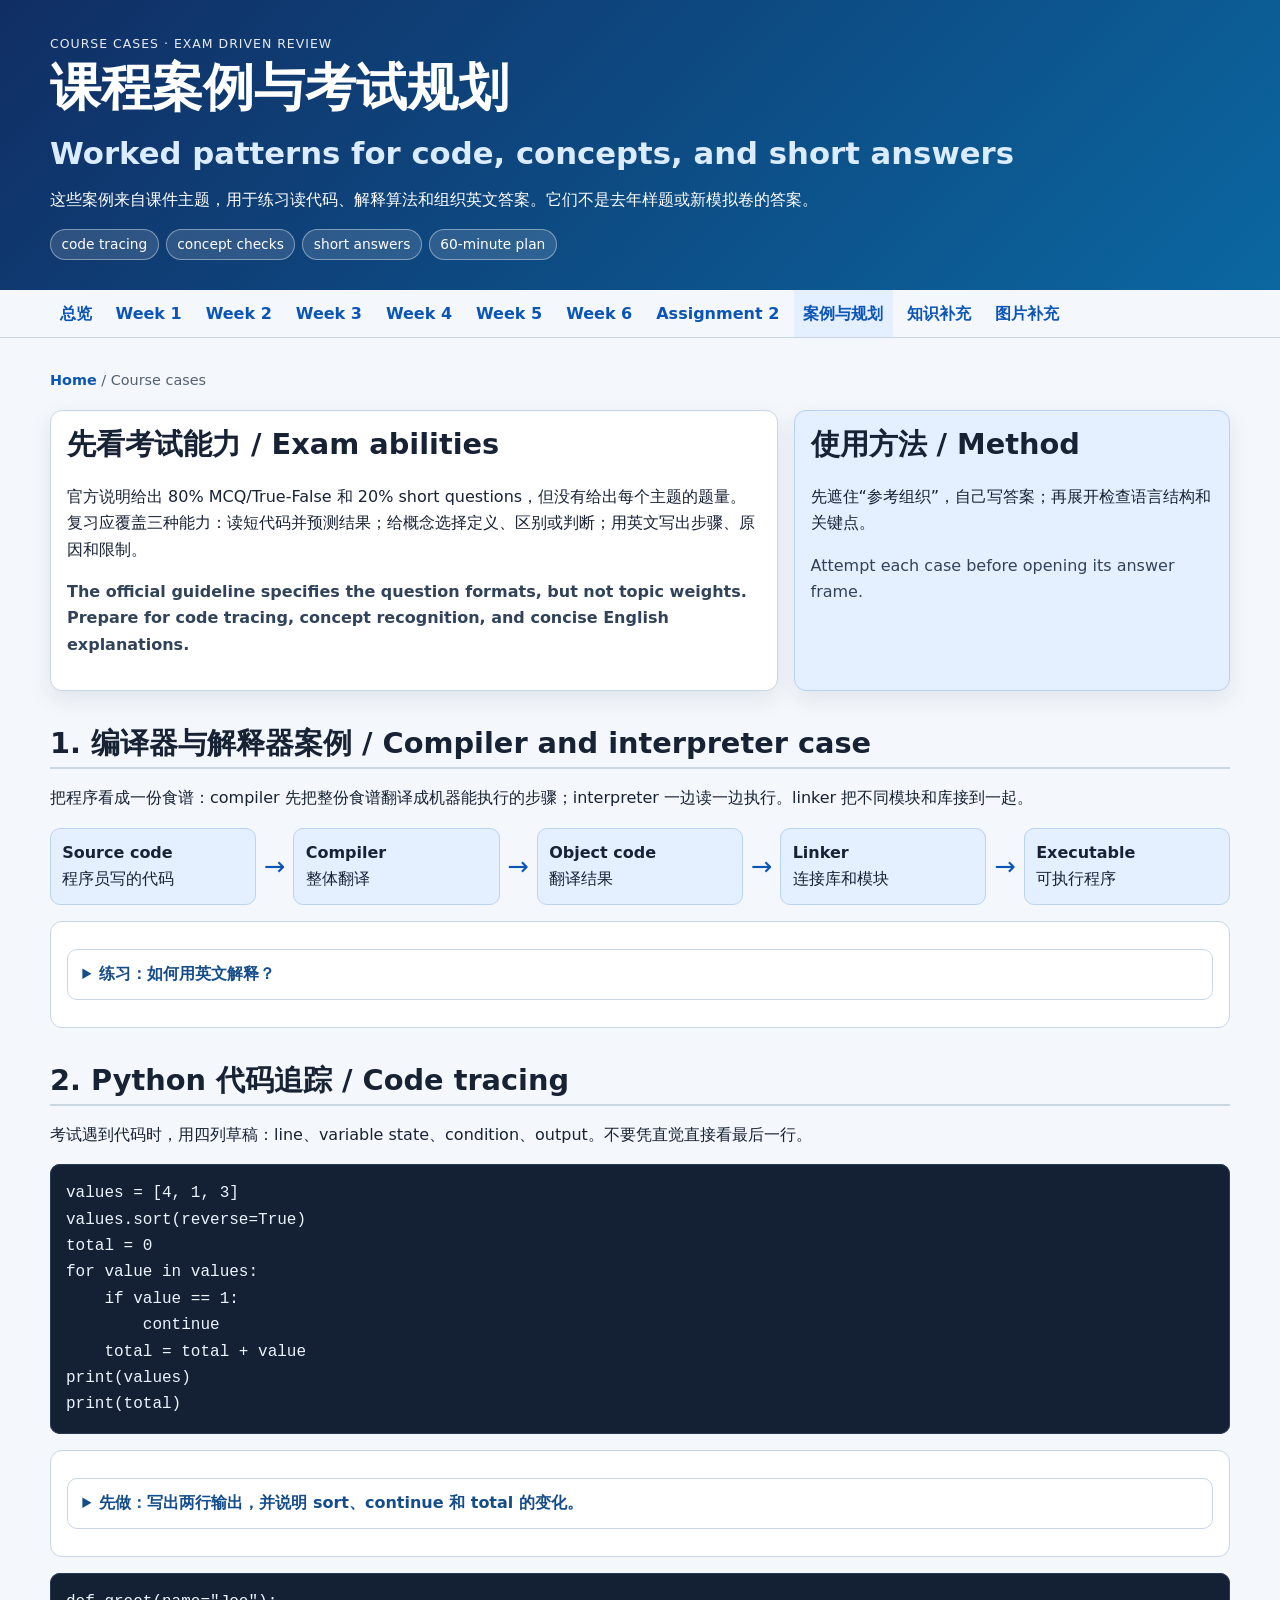
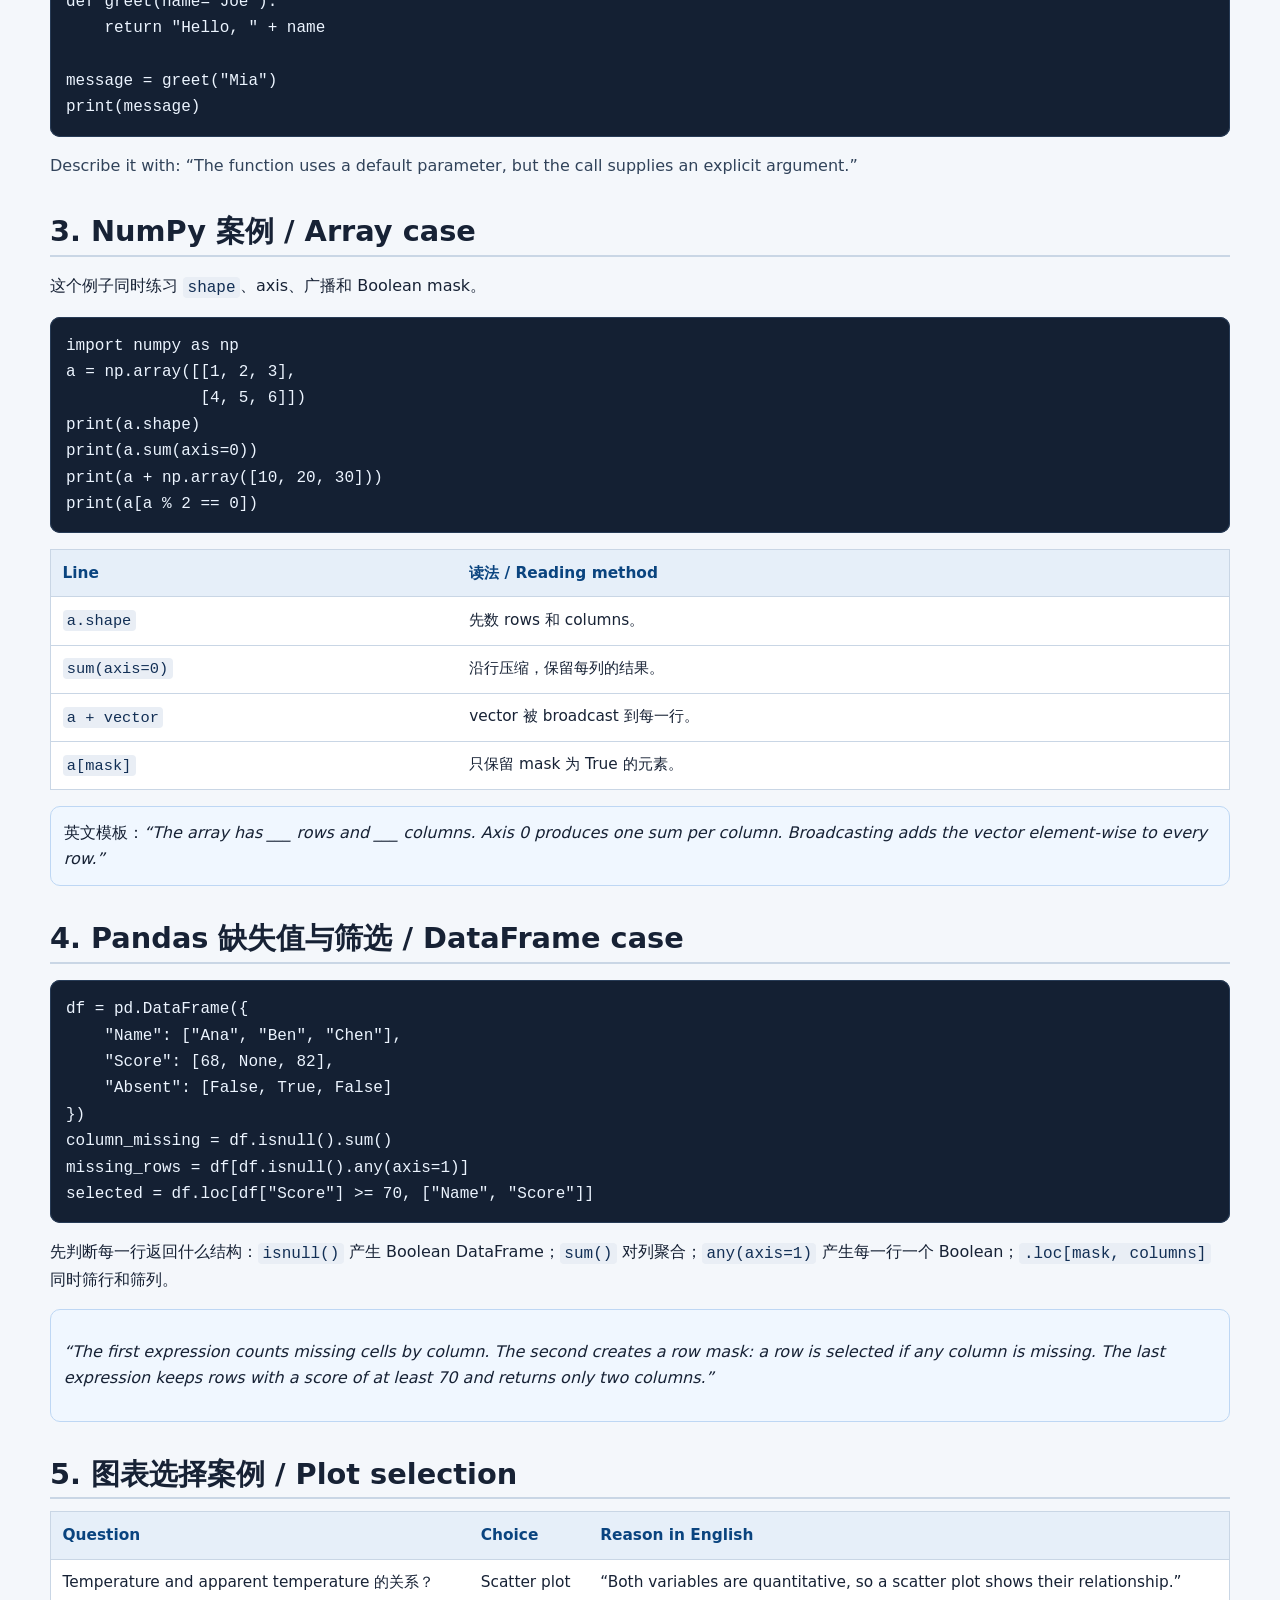
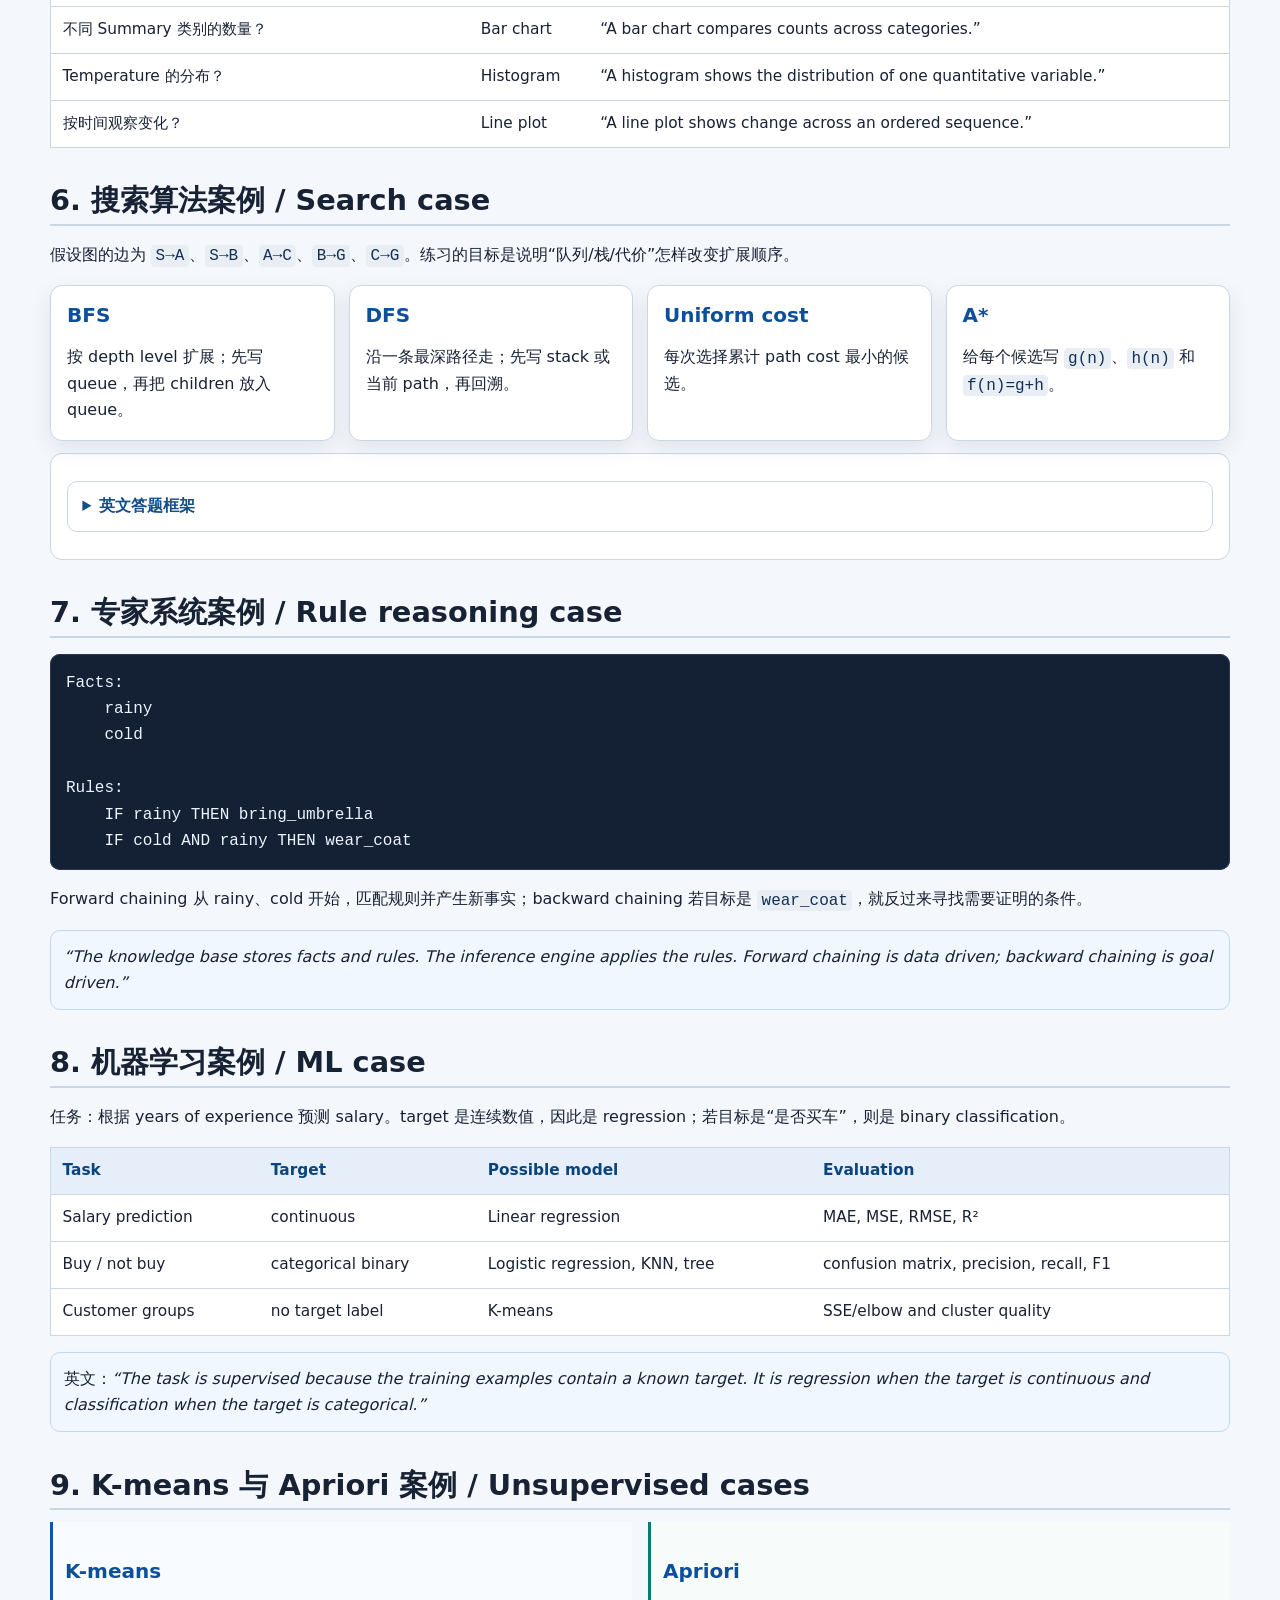
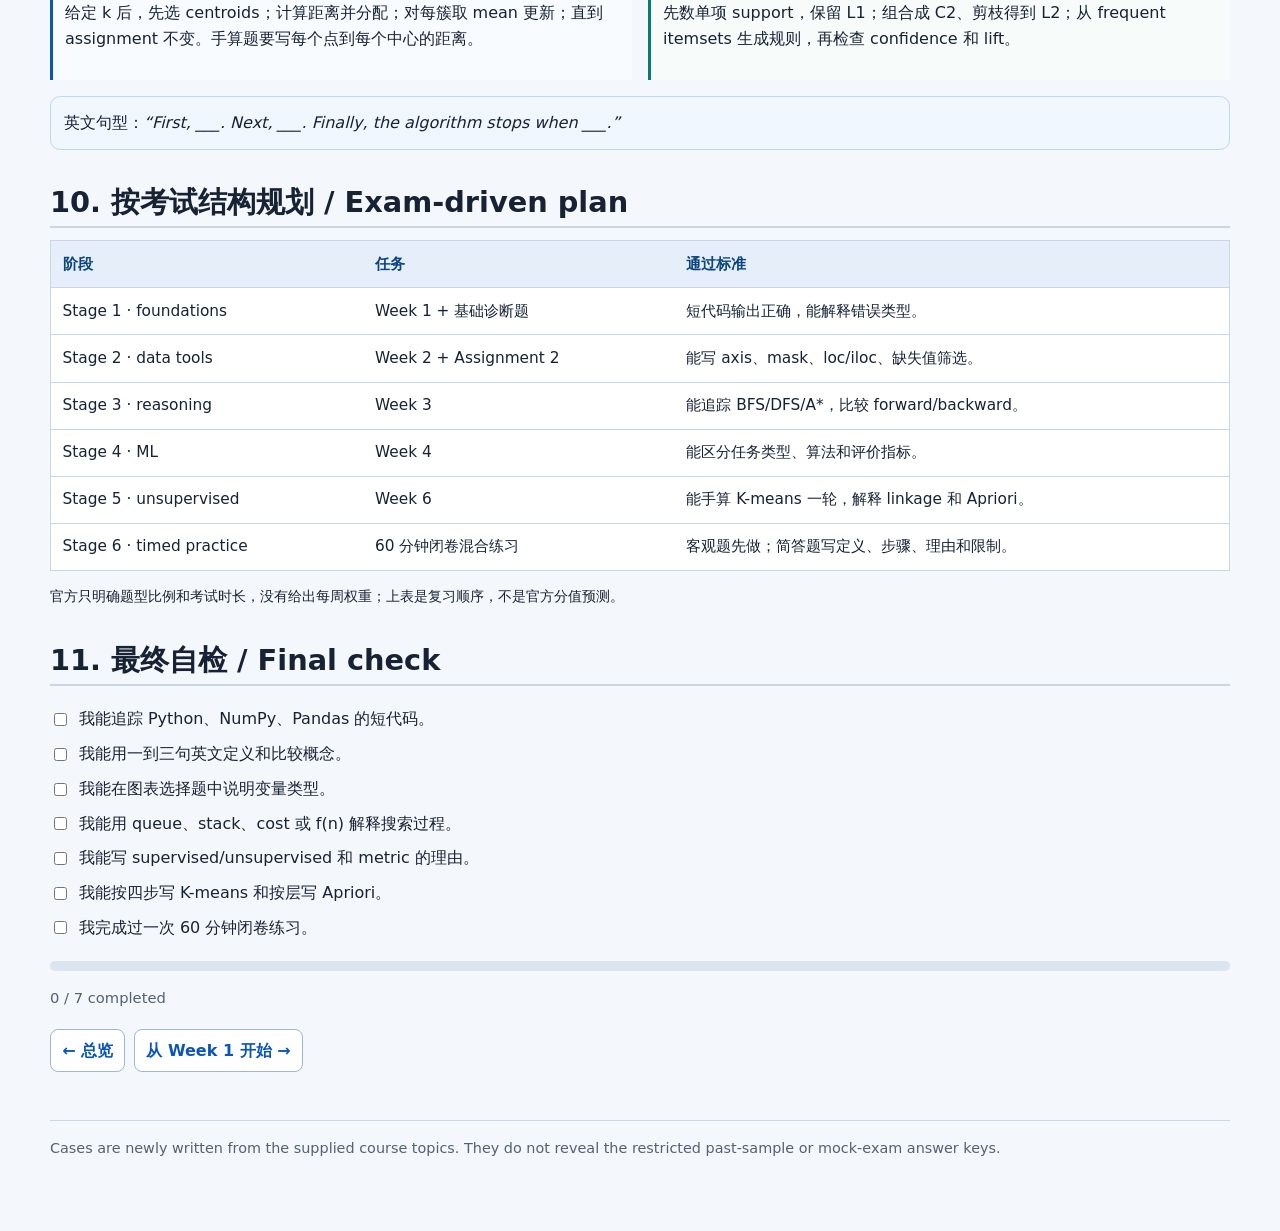
==== output/course_cases.html @ 15b75da1 "Publish Python midterm review site" ====
<!doctype html><html lang="zh-CN"><head><meta charset="utf-8"><meta name="viewport" content="width=device-width,initial-scale=1"><title>Course cases and exam plan</title><link rel="stylesheet" href="review.css"><link rel="stylesheet" href="visual.css"></head>
<body data-page="cases"><header><div class="wrap"><div class="eyebrow">Course cases · exam driven review</div><h1>课程案例与考试规划<br><span class="subtitle">Worked patterns for code, concepts, and short answers</span></h1><p>这些案例来自课件主题，用于练习读代码、解释算法和组织英文答案。它们不是去年样题或新模拟卷的答案。</p><div class="chips"><span class="chip">code tracing</span><span class="chip">concept checks</span><span class="chip">short answers</span><span class="chip">60-minute plan</span></div></div></header>
<nav class="topnav"><div class="wrap"><a href="python_midterm_review.html">总览</a><a href="week1.html">Week 1</a><a href="week2.html">Week 2</a><a href="week3.html">Week 3</a><a href="week4.html">Week 4</a><a href="week5.html">Week 5</a><a href="week6.html">Week 6</a><a href="assignment2.html">Assignment 2</a><a class="active" href="course_cases.html">案例与规划</a><a href="knowledge_supplement.html">知识补充</a><a href="visual_supplements.html">图片补充</a></div></nav><main><p class="breadcrumbs"><a href="python_midterm_review.html">Home</a> / Course cases</p>
<section class="summary"><div class="summary-main"><h2>先看考试能力 / Exam abilities</h2><p>官方说明给出 80% MCQ/True-False 和 20% short questions，但没有给出每个主题的题量。复习应覆盖三种能力：读短代码并预测结果；给概念选择定义、区别或判断；用英文写出步骤、原因和限制。</p><p class="en"><b>The official guideline specifies the question formats, but not topic weights. Prepare for code tracing, concept recognition, and concise English explanations.</b></p></div><aside class="summary-side"><h2>使用方法 / Method</h2><p>先遮住“参考组织”，自己写答案；再展开检查语言结构和关键点。</p><p class="en">Attempt each case before opening its answer frame.</p></aside></section>
<section><h2>1. 编译器与解释器案例 / Compiler and interpreter case</h2><p>把程序看成一份食谱：compiler 先把整份食谱翻译成机器能执行的步骤；interpreter 一边读一边执行。linker 把不同模块和库接到一起。</p><div class="flow"><div class="step"><b>Source code</b><br>程序员写的代码</div><div class="arrow">→</div><div class="step"><b>Compiler</b><br>整体翻译</div><div class="arrow">→</div><div class="step"><b>Object code</b><br>翻译结果</div><div class="arrow">→</div><div class="step"><b>Linker</b><br>连接库和模块</div><div class="arrow">→</div><div class="step"><b>Executable</b><br>可执行程序</div></div><div class="question"><details><summary>练习：如何用英文解释？</summary><p>写两句，必须出现 <code>before execution</code> 和 <code>during execution</code>。</p><p class="answer">参考组织：<em>“A compiler translates the whole source program before execution. An interpreter translates and executes code step by step during execution.”</em></p></details></div></section>
<section><h2>2. Python 代码追踪 / Code tracing</h2><p>考试遇到代码时，用四列草稿：line、variable state、condition、output。不要凭直觉直接看最后一行。</p><pre><code>values = [4, 1, 3]
values.sort(reverse=True)
total = 0
for value in values:
    if value == 1:
        continue
    total = total + value
print(values)
print(total)</code></pre><div class="question"><details><summary>先做：写出两行输出，并说明 sort、continue 和 total 的变化。</summary><p>检查点：<code>sort</code> changes the original list；<code>continue</code> skips the current iteration；每次循环后更新 <code>total</code>。</p><p class="answer">英文框架：<em>“First, the list is sorted in descending order. The loop skips ___. Therefore, the final value of total is ___.”</em></p></details></div><pre><code>def greet(name="Joe"):
    return "Hello, " + name

message = greet("Mia")
print(message)</code></pre><p class="en">Describe it with: “The function uses a default parameter, but the call supplies an explicit argument.”</p></section>
<section><h2>3. NumPy 案例 / Array case</h2><p>这个例子同时练习 <code>shape</code>、axis、广播和 Boolean mask。</p><pre><code>import numpy as np
a = np.array([[1, 2, 3],
              [4, 5, 6]])
print(a.shape)
print(a.sum(axis=0))
print(a + np.array([10, 20, 30]))
print(a[a % 2 == 0])</code></pre><div class="table-wrap"><table class="table"><thead><tr><th>Line</th><th>读法 / Reading method</th></tr></thead><tbody><tr><td><code>a.shape</code></td><td>先数 rows 和 columns。</td></tr><tr><td><code>sum(axis=0)</code></td><td>沿行压缩，保留每列的结果。</td></tr><tr><td><code>a + vector</code></td><td>vector 被 broadcast 到每一行。</td></tr><tr><td><code>a[mask]</code></td><td>只保留 mask 为 True 的元素。</td></tr></tbody></table></div><p class="answer">英文模板：<em>“The array has ___ rows and ___ columns. Axis 0 produces one sum per column. Broadcasting adds the vector element-wise to every row.”</em></p></section>
<section><h2>4. Pandas 缺失值与筛选 / DataFrame case</h2><pre><code>df = pd.DataFrame({
    "Name": ["Ana", "Ben", "Chen"],
    "Score": [68, None, 82],
    "Absent": [False, True, False]
})
column_missing = df.isnull().sum()
missing_rows = df[df.isnull().any(axis=1)]
selected = df.loc[df["Score"] >= 70, ["Name", "Score"]]</code></pre><p>先判断每一行返回什么结构：<code>isnull()</code> 产生 Boolean DataFrame；<code>sum()</code> 对列聚合；<code>any(axis=1)</code> 产生每一行一个 Boolean；<code>.loc[mask, columns]</code> 同时筛行和筛列。</p><div class="answer"><p><em>“The first expression counts missing cells by column. The second creates a row mask: a row is selected if any column is missing. The last expression keeps rows with a score of at least 70 and returns only two columns.”</em></div></section>
<section><h2>5. 图表选择案例 / Plot selection</h2><div class="table-wrap"><table class="table"><thead><tr><th>Question</th><th>Choice</th><th>Reason in English</th></tr></thead><tbody><tr><td>Temperature and apparent temperature 的关系？</td><td>Scatter plot</td><td>“Both variables are quantitative, so a scatter plot shows their relationship.”</td></tr><tr><td>不同 Summary 类别的数量？</td><td>Bar chart</td><td>“A bar chart compares counts across categories.”</td></tr><tr><td>Temperature 的分布？</td><td>Histogram</td><td>“A histogram shows the distribution of one quantitative variable.”</td></tr><tr><td>按时间观察变化？</td><td>Line plot</td><td>“A line plot shows change across an ordered sequence.”</td></tr></tbody></table></div></section>
<section><h2>6. 搜索算法案例 / Search case</h2><p>假设图的边为 <code>S→A</code>、<code>S→B</code>、<code>A→C</code>、<code>B→G</code>、<code>C→G</code>。练习的目标是说明“队列/栈/代价”怎样改变扩展顺序。</p><div class="grid"><div class="card"><h3>BFS</h3><p>按 depth level 扩展；先写 queue，再把 children 放入 queue。</p></div><div class="card"><h3>DFS</h3><p>沿一条最深路径走；先写 stack 或当前 path，再回溯。</p></div><div class="card"><h3>Uniform cost</h3><p>每次选择累计 path cost 最小的候选。</p></div><div class="card"><h3>A*</h3><p>给每个候选写 <code>g(n)</code>、<code>h(n)</code> 和 <code>f(n)=g+h</code>。</p></div></div><div class="question"><details><summary>英文答题框架</summary><p><em>“BFS expands nodes by increasing depth. DFS follows one deepest path. Uniform-cost search chooses the lowest path cost, while A* combines the path cost and heuristic estimate.”</em></p></details></div></section>
<section><h2>7. 专家系统案例 / Rule reasoning case</h2><pre><code>Facts:
    rainy
    cold

Rules:
    IF rainy THEN bring_umbrella
    IF cold AND rainy THEN wear_coat</code></pre><p>Forward chaining 从 rainy、cold 开始，匹配规则并产生新事实；backward chaining 若目标是 <code>wear_coat</code>，就反过来寻找需要证明的条件。</p><div class="answer"><em>“The knowledge base stores facts and rules. The inference engine applies the rules. Forward chaining is data driven; backward chaining is goal driven.”</em></div></section>
<section><h2>8. 机器学习案例 / ML case</h2><p>任务：根据 years of experience 预测 salary。target 是连续数值，因此是 regression；若目标是“是否买车”，则是 binary classification。</p><div class="table-wrap"><table class="table"><thead><tr><th>Task</th><th>Target</th><th>Possible model</th><th>Evaluation</th></tr></thead><tbody><tr><td>Salary prediction</td><td>continuous</td><td>Linear regression</td><td>MAE, MSE, RMSE, R²</td></tr><tr><td>Buy / not buy</td><td>categorical binary</td><td>Logistic regression, KNN, tree</td><td>confusion matrix, precision, recall, F1</td></tr><tr><td>Customer groups</td><td>no target label</td><td>K-means</td><td>SSE/elbow and cluster quality</td></tr></tbody></table></div><p class="answer">英文：<em>“The task is supervised because the training examples contain a known target. It is regression when the target is continuous and classification when the target is categorical.”</em></p></section>
<section><h2>9. K-means 与 Apriori 案例 / Unsupervised cases</h2><div class="bilingual"><div><h3>K-means</h3><p>给定 k 后，先选 centroids；计算距离并分配；对每簇取 mean 更新；直到 assignment 不变。手算题要写每个点到每个中心的距离。</p></div><div><h3>Apriori</h3><p>先数单项 support，保留 L1；组合成 C2、剪枝得到 L2；从 frequent itemsets 生成规则，再检查 confidence 和 lift。</p></div></div><p class="answer">英文句型：<em>“First, ___. Next, ___. Finally, the algorithm stops when ___.”</em></p></section>
<section><h2>10. 按考试结构规划 / Exam-driven plan</h2><div class="table-wrap"><table class="table"><thead><tr><th>阶段</th><th>任务</th><th>通过标准</th></tr></thead><tbody><tr><td>Stage 1 · foundations</td><td>Week 1 + 基础诊断题</td><td>短代码输出正确，能解释错误类型。</td></tr><tr><td>Stage 2 · data tools</td><td>Week 2 + Assignment 2</td><td>能写 axis、mask、loc/iloc、缺失值筛选。</td></tr><tr><td>Stage 3 · reasoning</td><td>Week 3</td><td>能追踪 BFS/DFS/A*，比较 forward/backward。</td></tr><tr><td>Stage 4 · ML</td><td>Week 4</td><td>能区分任务类型、算法和评价指标。</td></tr><tr><td>Stage 5 · unsupervised</td><td>Week 6</td><td>能手算 K-means 一轮，解释 linkage 和 Apriori。</td></tr><tr><td>Stage 6 · timed practice</td><td>60 分钟闭卷混合练习</td><td>客观题先做；简答题写定义、步骤、理由和限制。</td></tr></tbody></table></div><p class="small">官方只明确题型比例和考试时长，没有给出每周权重；上表是复习顺序，不是官方分值预测。</p></section>
<section><h2>11. 最终自检 / Final check</h2><ul class="checklist"><li><input data-check type="checkbox">我能追踪 Python、NumPy、Pandas 的短代码。</li><li><input data-check type="checkbox">我能用一到三句英文定义和比较概念。</li><li><input data-check type="checkbox">我能在图表选择题中说明变量类型。</li><li><input data-check type="checkbox">我能用 queue、stack、cost 或 f(n) 解释搜索过程。</li><li><input data-check type="checkbox">我能写 supervised/unsupervised 和 metric 的理由。</li><li><input data-check type="checkbox">我能按四步写 K-means 和按层写 Apriori。</li><li><input data-check type="checkbox">我完成过一次 60 分钟闭卷练习。</li></ul><div class="progress"><span data-progress-bar></span></div><p data-progress-text class="muted">0 / 0 completed</p></section>
<div class="page-links"><a href="python_midterm_review.html">← 总览</a><a href="week1.html">从 Week 1 开始 →</a></div><p class="footer">Cases are newly written from the supplied course topics. They do not reveal the restricted past-sample or mock-exam answer keys.</p></main><script src="review.js"></script></body></html>
---- output/review.css ----
:root{--ink:#172235;--muted:#526173;--paper:#f4f7fb;--surface:#fff;--surface-2:#eef4fb;--line:#c9d6e5;--blue:#0b55b7;--blue-2:#e4efff;--teal:#087b70;--teal-2:#e3f6f2;--gold:#8a4d00;--gold-2:#fff1d9;--red:#9e2f39;--code:#142033;--shadow:0 8px 22px rgba(30,55,86,.09)}
.language-notice{display:grid;grid-template-columns:minmax(0,1.4fr) minmax(260px,.6fr);gap:18px;align-items:center;margin:1.25rem 0;padding:1.1rem 1.2rem;background:#fff;border:2px solid var(--teal);border-left-width:7px;border-radius:8px;box-shadow:var(--shadow)}.language-notice h2{margin:0 0 .45rem;padding:0;border:0;font-size:1.45rem}.language-notice p{margin:.35rem 0}.language-example{display:flex;flex-wrap:wrap;align-items:center;justify-content:center;gap:.45rem;padding:.8rem;background:var(--teal-2);border:1px solid #abdcd4;border-radius:8px;text-align:center}.language-example span{font-weight:700}.language-example strong{color:var(--teal)}.featured-link{border-top:4px solid var(--blue)}.featured-link .button{margin-top:.35rem}
@media(max-width:760px){.language-notice{grid-template-columns:1fr}.language-example{justify-content:flex-start}}
@media(max-width:760px){.table:has(th:nth-child(3)){min-width:640px}}
p code,li code{white-space:normal;overflow-wrap:anywhere;word-break:break-word}
*{box-sizing:border-box}html{scroll-behavior:smooth}body{margin:0;background:var(--paper);color:var(--ink);font:16px/1.65 system-ui,-apple-system,"Segoe UI","Noto Sans SC",Arial,sans-serif}a{color:var(--blue);text-decoration:none}a:hover{text-decoration:underline}img{max-width:100%;height:auto}main,.wrap{width:min(100% - 32px,1180px);margin-inline:auto}header{background:linear-gradient(135deg,#102e64,#0b67a1);color:#fff;padding:34px 0 30px}header h1{font-size:clamp(2rem,4vw,3.2rem);line-height:1.15;margin:.2rem 0 .7rem}header p{max-width:850px;margin:.35rem 0}.eyebrow{letter-spacing:.08em;text-transform:uppercase;font-size:.78rem;opacity:.9}.subtitle{display:inline-block;margin-top:.25rem;color:#dcecff;font-size:.6em;line-height:1.25;font-weight:600}.chips{display:flex;flex-wrap:wrap;gap:.45rem;margin-top:1rem}.chip{border:1px solid rgba(255,255,255,.4);background:rgba(255,255,255,.13);border-radius:999px;padding:.2rem .65rem;font-size:.86rem}.topnav{position:sticky;top:0;z-index:10;background:rgba(244,247,251,.96);backdrop-filter:blur(8px);border-bottom:1px solid var(--line)}.topnav .wrap{display:flex;align-items:center;gap:.3rem;overflow:auto;white-space:nowrap}.topnav a{display:block;padding:.65rem .6rem;font-weight:600}.topnav a:hover,.topnav a.active{background:var(--blue-2);text-decoration:none}.breadcrumbs{font-size:.9rem;color:var(--muted);padding-top:1rem}.breadcrumbs a{font-weight:600}h2{font-size:1.8rem;line-height:1.25;margin:2.2rem 0 .7rem;padding-bottom:.3rem;border-bottom:2px solid var(--line)}h3{font-size:1.25rem;line-height:1.3;color:#0d4f9b;margin:1.5rem 0 .4rem}h4{margin:.8rem 0 .2rem;color:#174779}main{padding-bottom:4rem}.summary{display:grid;grid-template-columns:1.25fr .75fr;gap:16px;margin:1.1rem 0 1.8rem}.summary-main,.summary-side,.card,.callout,.question{background:var(--surface);border:1px solid var(--line);border-radius:12px;padding:1rem;box-shadow:var(--shadow)}.summary-main h2,.summary-side h2{margin-top:0;border:0}.summary-side{background:var(--blue-2);border-color:#b8d2f4}.grid{display:grid;grid-template-columns:repeat(auto-fit,minmax(245px,1fr));gap:14px}.card h3{margin-top:0}.card p:last-child{margin-bottom:0}.callout{border-left:5px solid var(--teal);background:var(--teal-2);box-shadow:none}.callout.warning{border-color:var(--gold);background:var(--gold-2)}.callout.alert{border-color:var(--red);background:#fff0f1}.muted{color:var(--muted);font-size:.92rem}.small{font-size:.88rem}.term{font-weight:700;color:#0d4f9b}.en{color:#31435a}.bilingual{display:grid;grid-template-columns:1fr 1fr;gap:1rem}.bilingual>div{padding:.75rem;border-left:3px solid var(--blue);background:#f8fbff}.bilingual>div:nth-child(2){border-color:var(--teal);background:#f7fcfb}.table-wrap{overflow-x:auto;margin:.75rem 0}.table{border-collapse:collapse;width:100%;background:var(--surface);border:1px solid var(--line);font-size:.96rem}.table th,.table td{border-bottom:1px solid var(--line);padding:.65rem .72rem;text-align:left;vertical-align:top}.table th{background:#e6eff9;color:#0a447f;font-weight:700}.table tr:last-child td{border-bottom:0}.table code{white-space:nowrap}.flow{display:flex;gap:8px;align-items:stretch;overflow-x:auto;margin:1rem 0}.flow .step{min-width:145px;flex:1;background:var(--blue-2);border:1px solid #b9d4f3;border-radius:10px;padding:.7rem}.arrow{display:grid;place-items:center;color:var(--blue);font-size:1.6rem}.mindmap{display:grid;grid-template-columns:repeat(6,1fr);gap:10px;align-items:center;margin:1rem 0}.mindmap .core{grid-column:3/5;background:#0d3d7e;color:#fff;border-radius:50%;aspect-ratio:1;display:grid;place-items:center;text-align:center;font-weight:700;padding:1rem}.mindmap .node{background:var(--surface);border:1px solid var(--line);border-radius:10px;padding:.7rem;text-align:center;min-height:66px;display:grid;place-items:center}.mindmap .l{grid-column:1/3}.mindmap .r{grid-column:5/7}pre{background:var(--code);color:#ecf4ff;border-radius:10px;padding:1rem;overflow:auto;tab-size:4;box-shadow:inset 0 0 0 1px #273b56}code{font-family:ui-monospace,SFMono-Regular,Consolas,monospace;background:#e9eef5;color:#122f55;border-radius:4px;padding:.1em .28em}pre code{background:none;color:inherit;padding:0}.formula{font-family:ui-monospace,SFMono-Regular,Consolas,monospace;font-size:1.02rem;background:#f0f5fb;border:1px solid var(--line);padding:.7rem;border-radius:8px;overflow:auto}.answer{background:#f0f7ff;border:1px solid #bed7f4;border-radius:10px;padding:.8rem}.question{box-shadow:none;margin:.75rem 0}.question summary,details summary{cursor:pointer;font-weight:700;color:#154d8b}details{background:var(--surface);border:1px solid var(--line);border-radius:10px;padding:.7rem .9rem;margin:.7rem 0}details[open]{box-shadow:var(--shadow)}ul,ol{padding-left:1.35rem}.checklist{list-style:none;padding:0}.checklist li{display:flex;gap:.55rem;align-items:flex-start;padding:.26rem 0}.checklist input{margin-top:.42rem;accent-color:var(--blue)}.progress{height:10px;border-radius:999px;background:#dbe5f0;overflow:hidden}.progress span{display:block;height:100%;width:0;background:var(--blue);transition:width .2s}.footer{margin-top:3rem;padding-top:1rem;border-top:1px solid var(--line);font-size:.9rem;color:var(--muted)}.page-links{display:flex;flex-wrap:wrap;gap:.55rem;margin:1.2rem 0}.page-links a,.button{display:inline-block;border:1px solid #9eb7d4;border-radius:8px;padding:.45rem .7rem;background:var(--surface);font-weight:600}.page-links a:hover,.button:hover{background:var(--blue-2);text-decoration:none}.source-tag{font-size:.82rem;color:var(--muted);font-family:ui-monospace,SFMono-Regular,Consolas,monospace}.two-col{columns:2;column-gap:2rem}.two-col>*{break-inside:avoid}.print-only{display:none}@media(max-width:760px){main,.wrap{width:min(100% - 22px,1180px)}.summary,.bilingual{grid-template-columns:1fr}.mindmap{grid-template-columns:1fr 1fr}.mindmap .core{grid-column:1/3;max-width:180px;margin:auto}.mindmap .l,.mindmap .r{grid-column:auto}.flow{display:grid;grid-template-columns:1fr}.arrow{height:18px;transform:rotate(90deg)}h2{font-size:1.55rem}.two-col{columns:1}}@media print{.topnav,.page-links,.chips{display:none}body{background:#fff;color:#000}header{background:#fff;color:#000;padding:0;border-bottom:2px solid #000}.summary-main,.summary-side,.card,.callout,.question,.table{box-shadow:none}.print-only{display:block}a{color:#000;text-decoration:underline}}
---- output/visual.css ----
.visual-supplement{margin:1.1rem 0;padding:1rem;background:var(--surface);border:1px solid var(--line);border-radius:12px;box-shadow:var(--shadow)}
.visual-supplement h3{margin-top:0}
.visual-grid{display:grid;grid-template-columns:repeat(auto-fit,minmax(240px,1fr));gap:14px}
.visual-card{margin:0;border:1px solid var(--line);border-radius:10px;background:#fbfdff;overflow:hidden}
.visual-card img{display:block;width:100%;max-height:300px;object-fit:contain;background:#edf3f9}
.visual-card figcaption{padding:.7rem;font-size:.92rem}
.visual-card figcaption strong{display:block;color:#0d4f9b;margin-bottom:.2rem}
.visual-note{margin-top:.7rem;padding:.65rem .8rem;border-left:4px solid var(--teal);background:var(--teal-2);border-radius:7px}
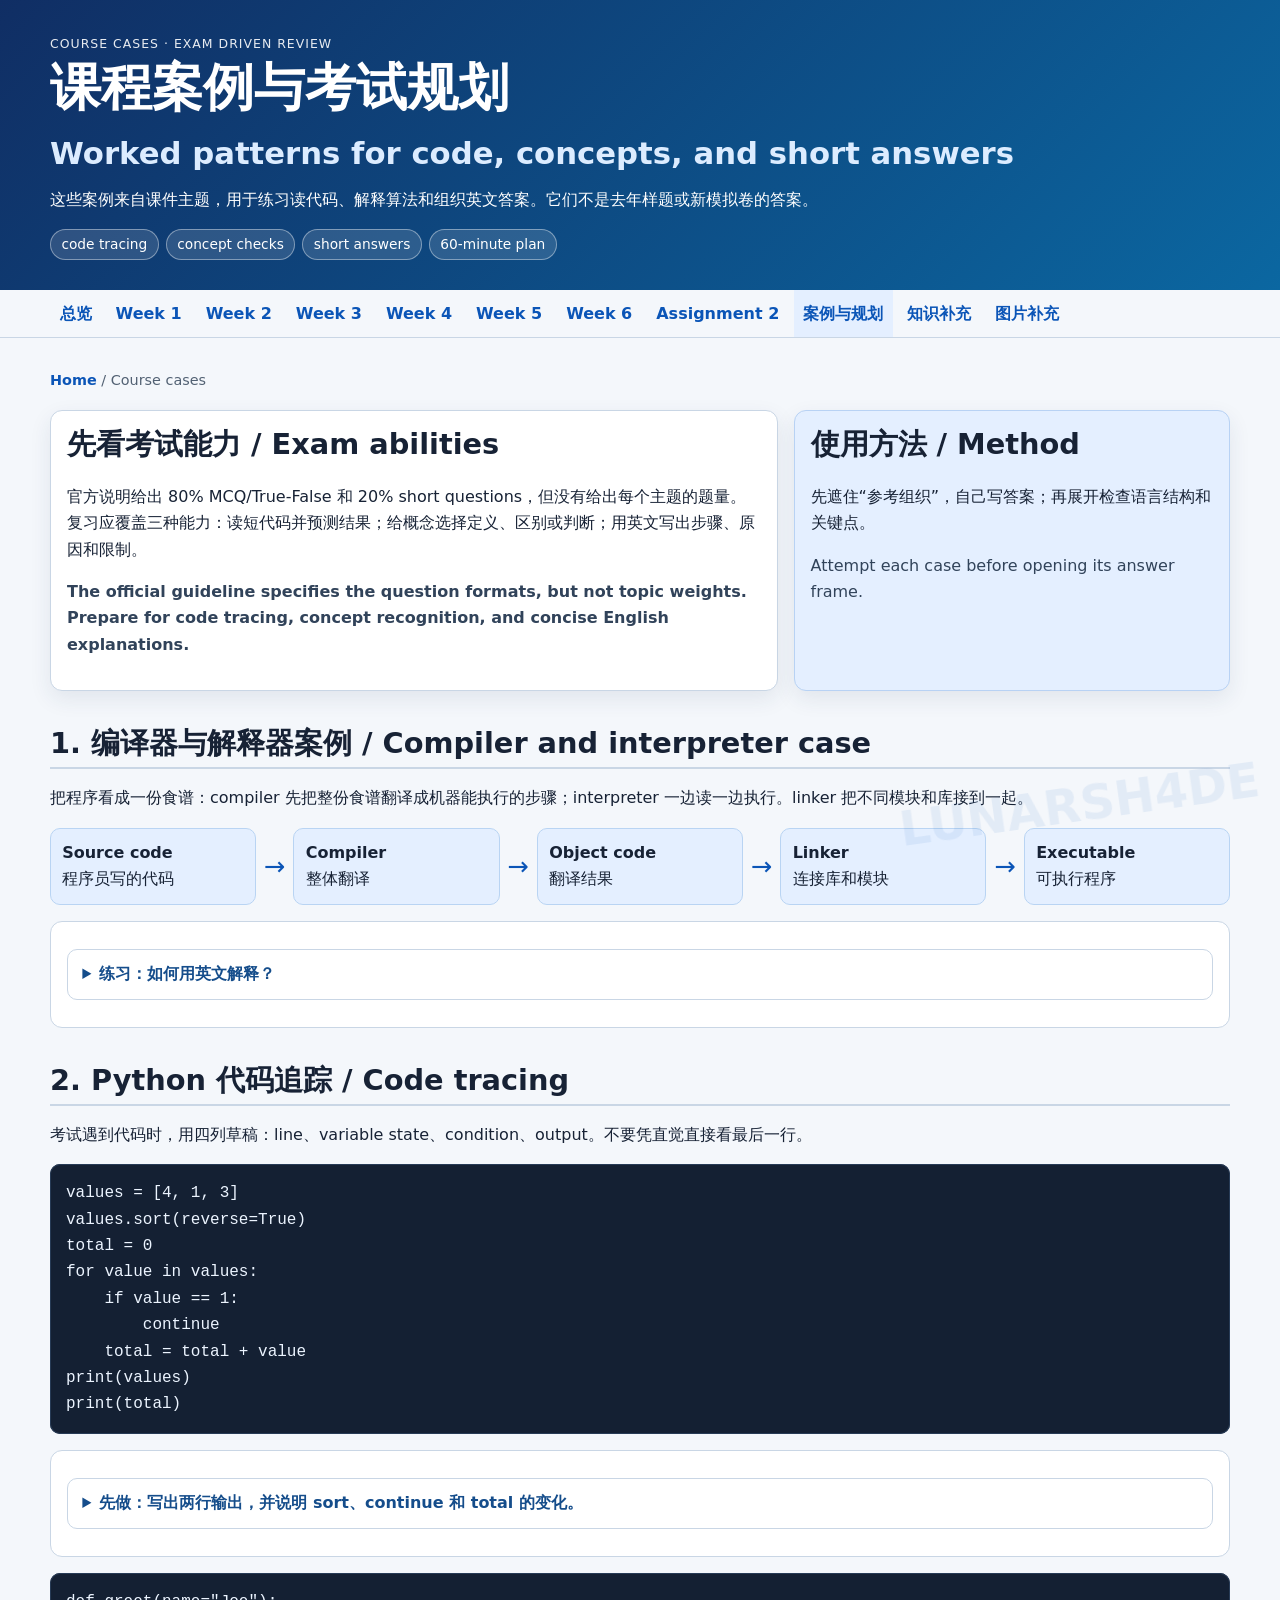
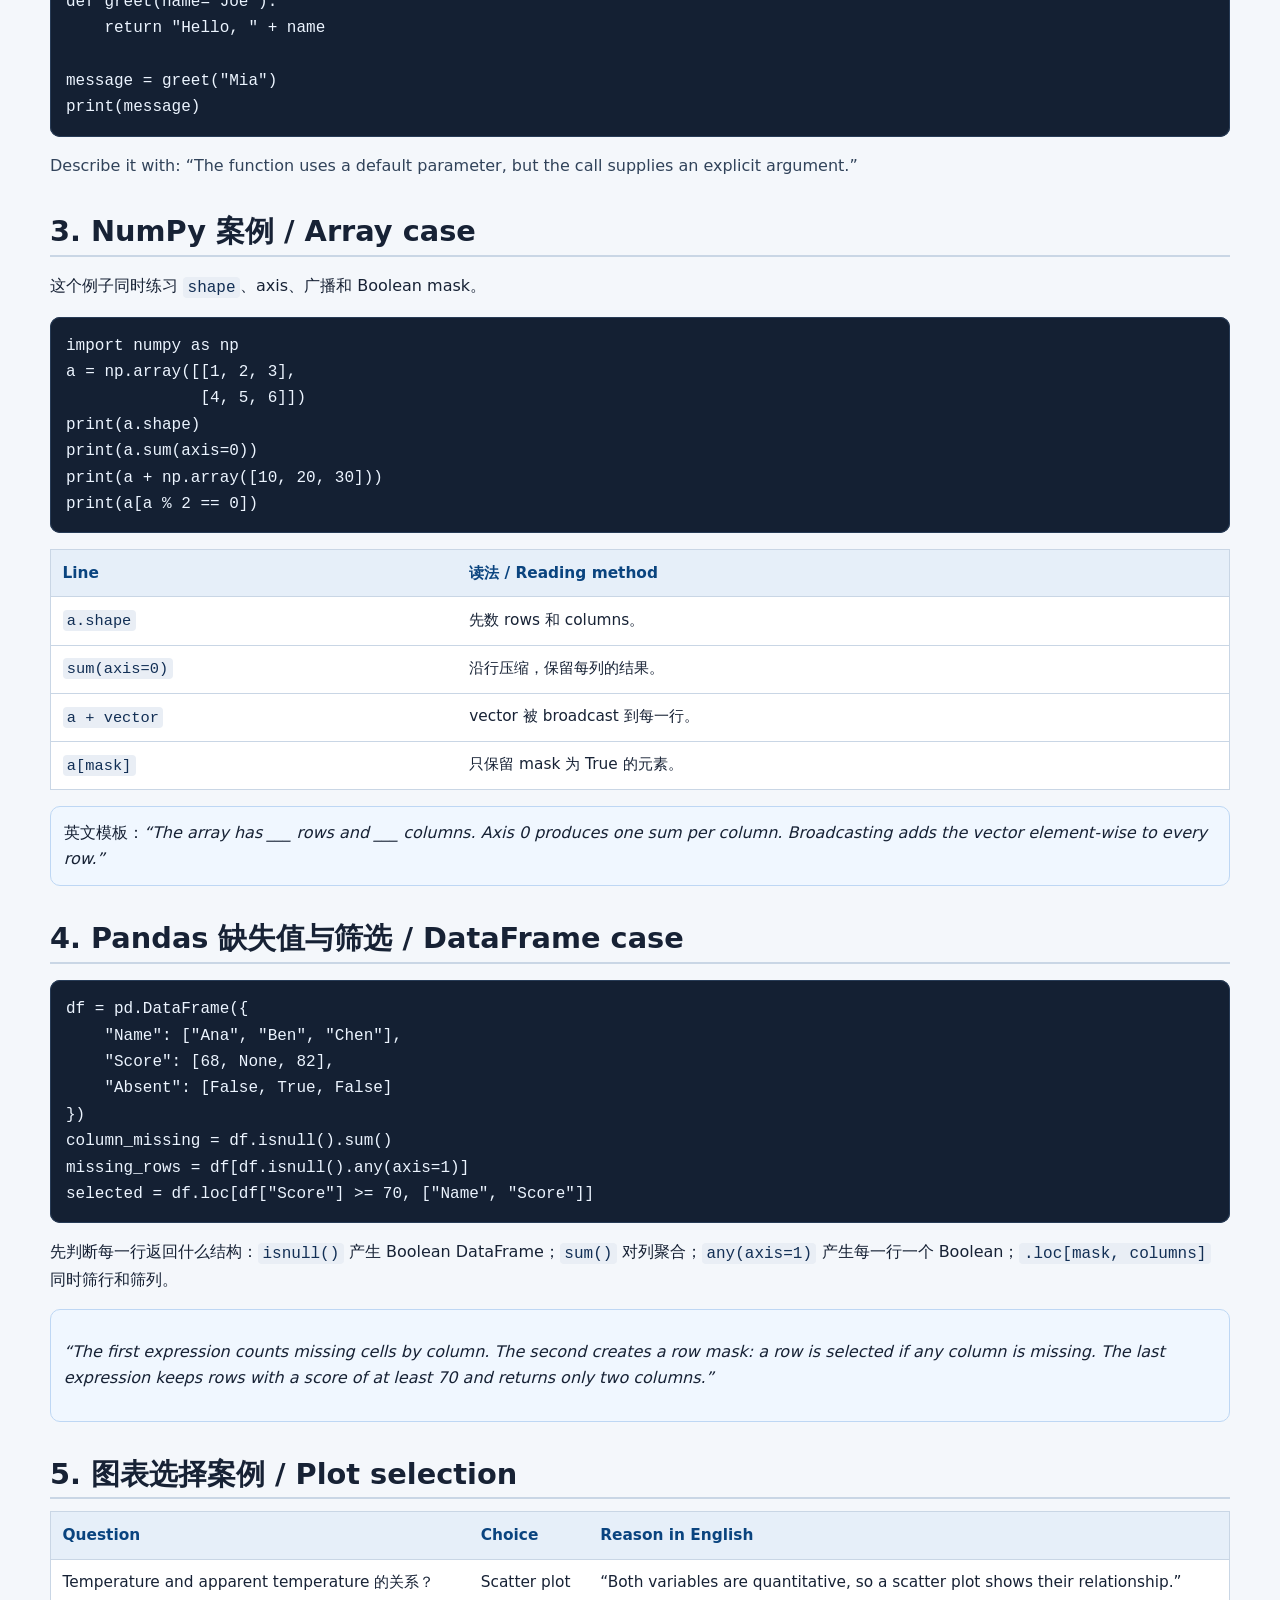
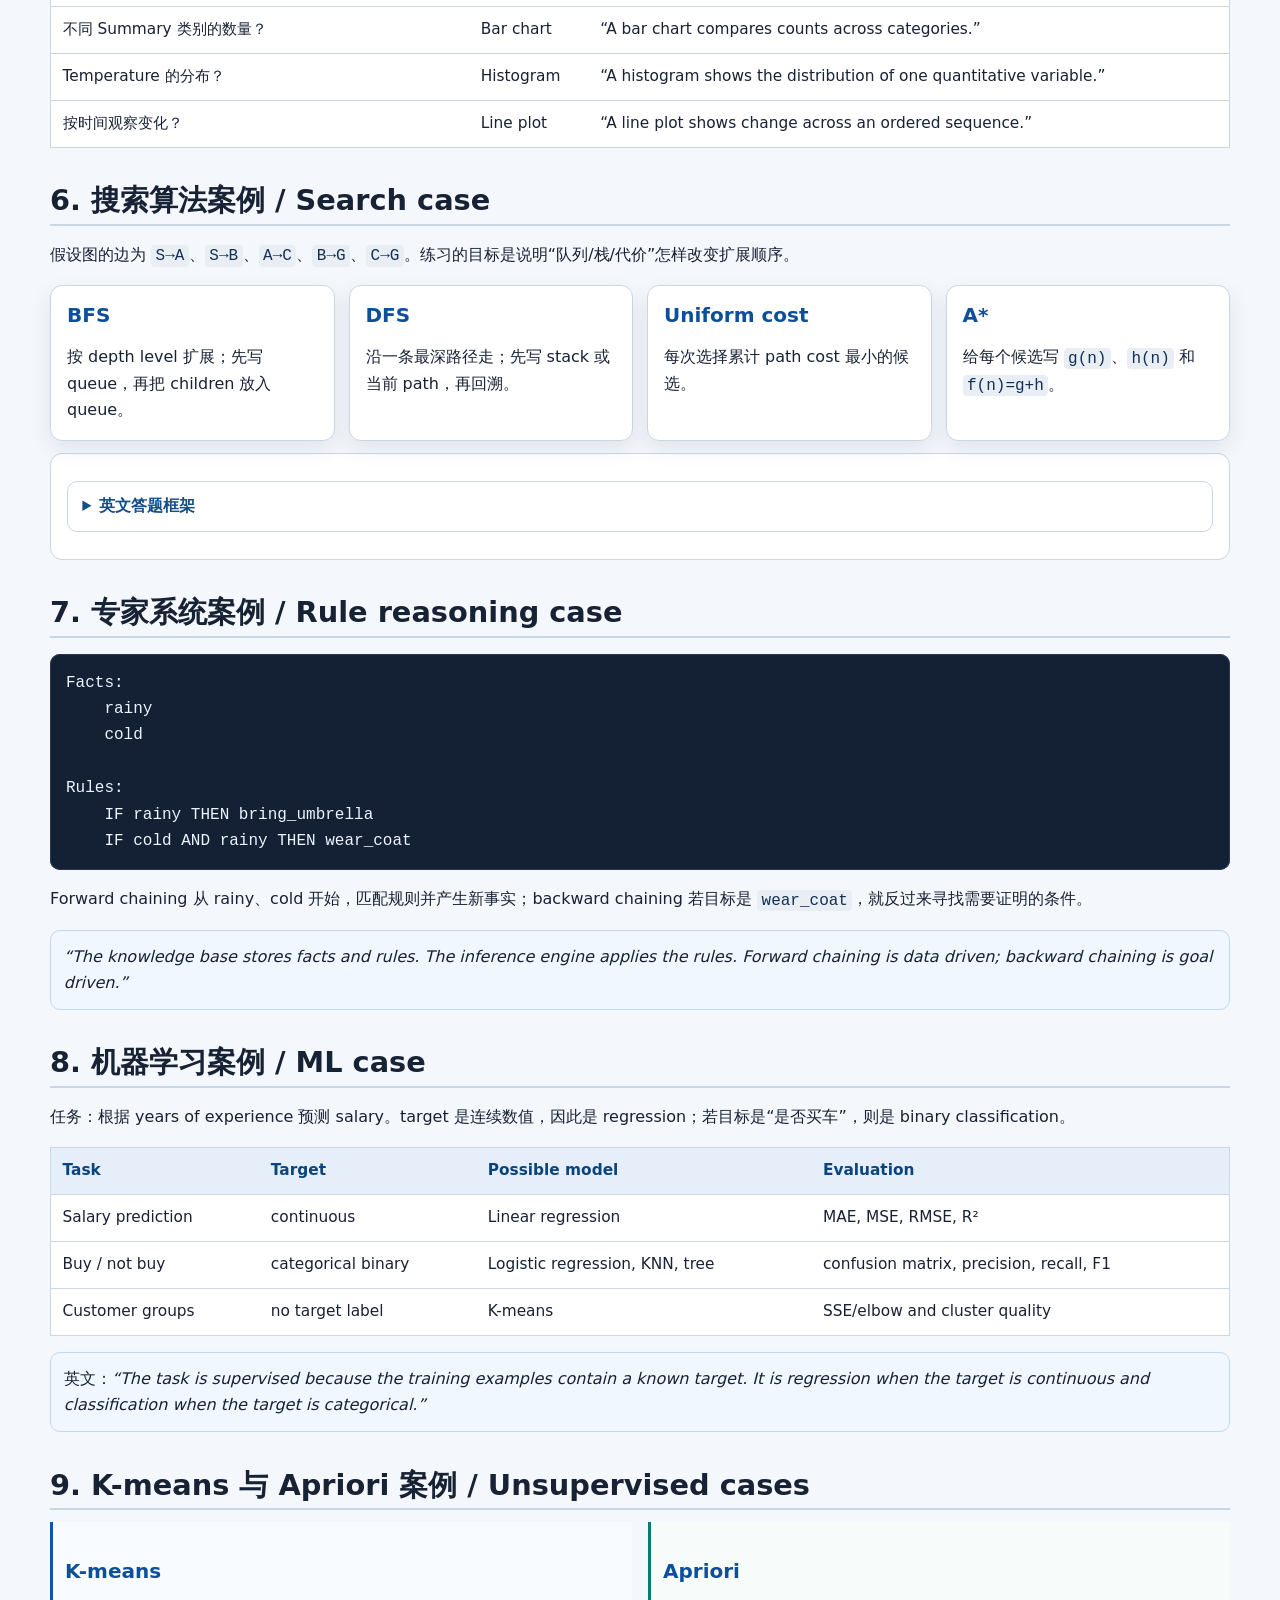
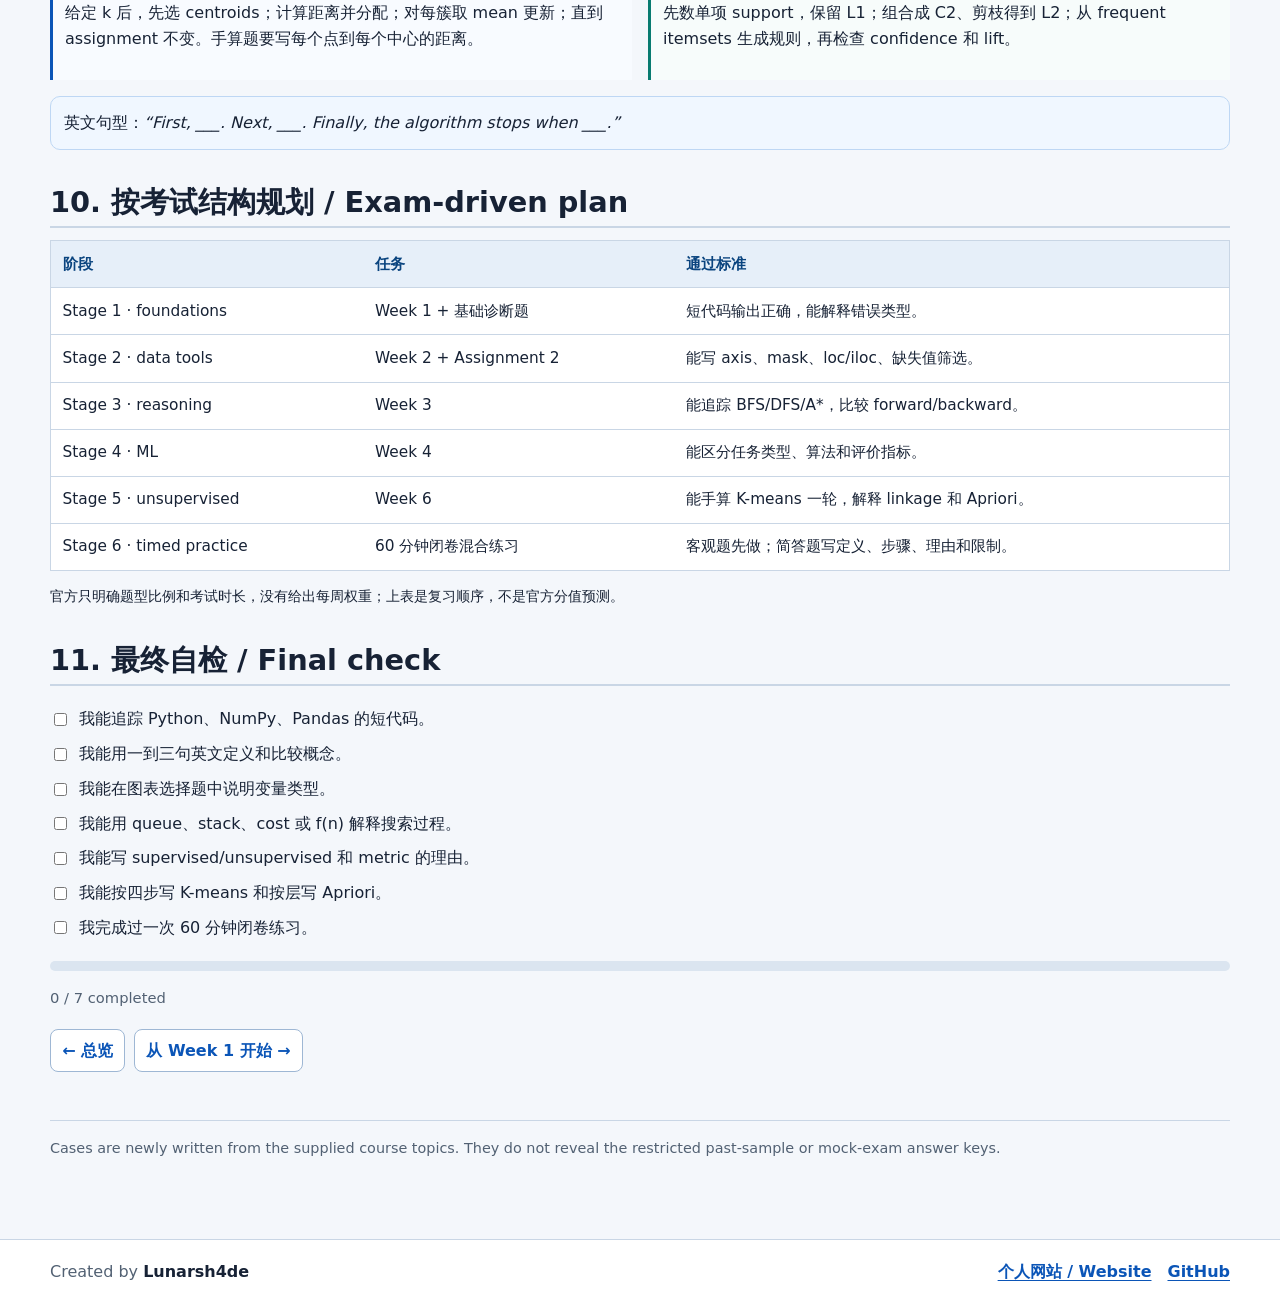
==== commit 919cba7c: "Update review site (2026-10-17 10:42)" ====
--- a/output/course_cases.html
+++ b/output/course_cases.html
@@ -1,4 +1,4 @@
-<!doctype html><html lang="zh-CN"><head><meta charset="utf-8"><meta name="viewport" content="width=device-width,initial-scale=1"><title>Course cases and exam plan</title><link rel="stylesheet" href="review.css"><link rel="stylesheet" href="visual.css"></head>
+<!doctype html><html lang="zh-CN"><head><meta charset="utf-8"><meta name="viewport" content="width=device-width,initial-scale=1"><title>Course cases and exam plan</title><link rel="stylesheet" href="review.css?v=20261017"><link rel="stylesheet" href="visual.css"></head>
 <body data-page="cases"><header><div class="wrap"><div class="eyebrow">Course cases · exam driven review</div><h1>课程案例与考试规划<br><span class="subtitle">Worked patterns for code, concepts, and short answers</span></h1><p>这些案例来自课件主题，用于练习读代码、解释算法和组织英文答案。它们不是去年样题或新模拟卷的答案。</p><div class="chips"><span class="chip">code tracing</span><span class="chip">concept checks</span><span class="chip">short answers</span><span class="chip">60-minute plan</span></div></div></header>
 <nav class="topnav"><div class="wrap"><a href="python_midterm_review.html">总览</a><a href="week1.html">Week 1</a><a href="week2.html">Week 2</a><a href="week3.html">Week 3</a><a href="week4.html">Week 4</a><a href="week5.html">Week 5</a><a href="week6.html">Week 6</a><a href="assignment2.html">Assignment 2</a><a class="active" href="course_cases.html">案例与规划</a><a href="knowledge_supplement.html">知识补充</a><a href="visual_supplements.html">图片补充</a></div></nav><main><p class="breadcrumbs"><a href="python_midterm_review.html">Home</a> / Course cases</p>
 <section class="summary"><div class="summary-main"><h2>先看考试能力 / Exam abilities</h2><p>官方说明给出 80% MCQ/True-False 和 20% short questions，但没有给出每个主题的题量。复习应覆盖三种能力：读短代码并预测结果；给概念选择定义、区别或判断；用英文写出步骤、原因和限制。</p><p class="en"><b>The official guideline specifies the question formats, but not topic weights. Prepare for code tracing, concept recognition, and concise English explanations.</b></p></div><aside class="summary-side"><h2>使用方法 / Method</h2><p>先遮住“参考组织”，自己写答案；再展开检查语言结构和关键点。</p><p class="en">Attempt each case before opening its answer frame.</p></aside></section>
@@ -44,4 +44,4 @@
 <section><h2>9. K-means 与 Apriori 案例 / Unsupervised cases</h2><div class="bilingual"><div><h3>K-means</h3><p>给定 k 后，先选 centroids；计算距离并分配；对每簇取 mean 更新；直到 assignment 不变。手算题要写每个点到每个中心的距离。</p></div><div><h3>Apriori</h3><p>先数单项 support，保留 L1；组合成 C2、剪枝得到 L2；从 frequent itemsets 生成规则，再检查 confidence 和 lift。</p></div></div><p class="answer">英文句型：<em>“First, ___. Next, ___. Finally, the algorithm stops when ___.”</em></p></section>
 <section><h2>10. 按考试结构规划 / Exam-driven plan</h2><div class="table-wrap"><table class="table"><thead><tr><th>阶段</th><th>任务</th><th>通过标准</th></tr></thead><tbody><tr><td>Stage 1 · foundations</td><td>Week 1 + 基础诊断题</td><td>短代码输出正确，能解释错误类型。</td></tr><tr><td>Stage 2 · data tools</td><td>Week 2 + Assignment 2</td><td>能写 axis、mask、loc/iloc、缺失值筛选。</td></tr><tr><td>Stage 3 · reasoning</td><td>Week 3</td><td>能追踪 BFS/DFS/A*，比较 forward/backward。</td></tr><tr><td>Stage 4 · ML</td><td>Week 4</td><td>能区分任务类型、算法和评价指标。</td></tr><tr><td>Stage 5 · unsupervised</td><td>Week 6</td><td>能手算 K-means 一轮，解释 linkage 和 Apriori。</td></tr><tr><td>Stage 6 · timed practice</td><td>60 分钟闭卷混合练习</td><td>客观题先做；简答题写定义、步骤、理由和限制。</td></tr></tbody></table></div><p class="small">官方只明确题型比例和考试时长，没有给出每周权重；上表是复习顺序，不是官方分值预测。</p></section>
 <section><h2>11. 最终自检 / Final check</h2><ul class="checklist"><li><input data-check type="checkbox">我能追踪 Python、NumPy、Pandas 的短代码。</li><li><input data-check type="checkbox">我能用一到三句英文定义和比较概念。</li><li><input data-check type="checkbox">我能在图表选择题中说明变量类型。</li><li><input data-check type="checkbox">我能用 queue、stack、cost 或 f(n) 解释搜索过程。</li><li><input data-check type="checkbox">我能写 supervised/unsupervised 和 metric 的理由。</li><li><input data-check type="checkbox">我能按四步写 K-means 和按层写 Apriori。</li><li><input data-check type="checkbox">我完成过一次 60 分钟闭卷练习。</li></ul><div class="progress"><span data-progress-bar></span></div><p data-progress-text class="muted">0 / 0 completed</p></section>
-<div class="page-links"><a href="python_midterm_review.html">← 总览</a><a href="week1.html">从 Week 1 开始 →</a></div><p class="footer">Cases are newly written from the supplied course topics. They do not reveal the restricted past-sample or mock-exam answer keys.</p></main><script src="review.js"></script></body></html>
+<div class="page-links"><a href="python_midterm_review.html">← 总览</a><a href="week1.html">从 Week 1 开始 →</a></div><p class="footer">Cases are newly written from the supplied course topics. They do not reveal the restricted past-sample or mock-exam answer keys.</p></main><script src="review.js?v=20261017"></script></body></html>
--- a/output/review.css
+++ b/output/review.css
@@ -3,4 +3,6 @@
 @media(max-width:760px){.language-notice{grid-template-columns:1fr}.language-example{justify-content:flex-start}}
 @media(max-width:760px){.table:has(th:nth-child(3)){min-width:640px}}
 p code,li code{white-space:normal;overflow-wrap:anywhere;word-break:break-word}
+body::after{content:"LUNARSH4DE";position:fixed;right:1.2rem;bottom:4.5rem;z-index:20;color:var(--blue);font-size:3rem;font-weight:800;letter-spacing:0;line-height:1;opacity:.07;transform:rotate(-8deg);transform-origin:center;pointer-events:none;user-select:none}.site-signature{position:relative;z-index:21;border-top:1px solid var(--line);background:rgba(255,255,255,.96);color:var(--muted)}.site-signature-inner{width:min(100% - 32px,1180px);margin-inline:auto;min-height:64px;padding:.8rem 0;display:flex;align-items:center;justify-content:space-between;gap:1rem}.site-signature strong{color:var(--ink)}.site-signature-links{display:flex;flex-wrap:wrap;gap:1rem}.site-signature a{font-weight:700;text-decoration:underline;text-underline-offset:3px}.site-signature a:hover{color:var(--teal)}
+@media(max-width:760px){body::after{right:.7rem;bottom:7rem;font-size:2rem}.site-signature-inner{width:min(100% - 22px,1180px);align-items:flex-start;flex-direction:column;gap:.35rem}.site-signature-links{gap:.8rem}}
 *{box-sizing:border-box}html{scroll-behavior:smooth}body{margin:0;background:var(--paper);color:var(--ink);font:16px/1.65 system-ui,-apple-system,"Segoe UI","Noto Sans SC",Arial,sans-serif}a{color:var(--blue);text-decoration:none}a:hover{text-decoration:underline}img{max-width:100%;height:auto}main,.wrap{width:min(100% - 32px,1180px);margin-inline:auto}header{background:linear-gradient(135deg,#102e64,#0b67a1);color:#fff;padding:34px 0 30px}header h1{font-size:clamp(2rem,4vw,3.2rem);line-height:1.15;margin:.2rem 0 .7rem}header p{max-width:850px;margin:.35rem 0}.eyebrow{letter-spacing:.08em;text-transform:uppercase;font-size:.78rem;opacity:.9}.subtitle{display:inline-block;margin-top:.25rem;color:#dcecff;font-size:.6em;line-height:1.25;font-weight:600}.chips{display:flex;flex-wrap:wrap;gap:.45rem;margin-top:1rem}.chip{border:1px solid rgba(255,255,255,.4);background:rgba(255,255,255,.13);border-radius:999px;padding:.2rem .65rem;font-size:.86rem}.topnav{position:sticky;top:0;z-index:10;background:rgba(244,247,251,.96);backdrop-filter:blur(8px);border-bottom:1px solid var(--line)}.topnav .wrap{display:flex;align-items:center;gap:.3rem;overflow:auto;white-space:nowrap}.topnav a{display:block;padding:.65rem .6rem;font-weight:600}.topnav a:hover,.topnav a.active{background:var(--blue-2);text-decoration:none}.breadcrumbs{font-size:.9rem;color:var(--muted);padding-top:1rem}.breadcrumbs a{font-weight:600}h2{font-size:1.8rem;line-height:1.25;margin:2.2rem 0 .7rem;padding-bottom:.3rem;border-bottom:2px solid var(--line)}h3{font-size:1.25rem;line-height:1.3;color:#0d4f9b;margin:1.5rem 0 .4rem}h4{margin:.8rem 0 .2rem;color:#174779}main{padding-bottom:4rem}.summary{display:grid;grid-template-columns:1.25fr .75fr;gap:16px;margin:1.1rem 0 1.8rem}.summary-main,.summary-side,.card,.callout,.question{background:var(--surface);border:1px solid var(--line);border-radius:12px;padding:1rem;box-shadow:var(--shadow)}.summary-main h2,.summary-side h2{margin-top:0;border:0}.summary-side{background:var(--blue-2);border-color:#b8d2f4}.grid{display:grid;grid-template-columns:repeat(auto-fit,minmax(245px,1fr));gap:14px}.card h3{margin-top:0}.card p:last-child{margin-bottom:0}.callout{border-left:5px solid var(--teal);background:var(--teal-2);box-shadow:none}.callout.warning{border-color:var(--gold);background:var(--gold-2)}.callout.alert{border-color:var(--red);background:#fff0f1}.muted{color:var(--muted);font-size:.92rem}.small{font-size:.88rem}.term{font-weight:700;color:#0d4f9b}.en{color:#31435a}.bilingual{display:grid;grid-template-columns:1fr 1fr;gap:1rem}.bilingual>div{padding:.75rem;border-left:3px solid var(--blue);background:#f8fbff}.bilingual>div:nth-child(2){border-color:var(--teal);background:#f7fcfb}.table-wrap{overflow-x:auto;margin:.75rem 0}.table{border-collapse:collapse;width:100%;background:var(--surface);border:1px solid var(--line);font-size:.96rem}.table th,.table td{border-bottom:1px solid var(--line);padding:.65rem .72rem;text-align:left;vertical-align:top}.table th{background:#e6eff9;color:#0a447f;font-weight:700}.table tr:last-child td{border-bottom:0}.table code{white-space:nowrap}.flow{display:flex;gap:8px;align-items:stretch;overflow-x:auto;margin:1rem 0}.flow .step{min-width:145px;flex:1;background:var(--blue-2);border:1px solid #b9d4f3;border-radius:10px;padding:.7rem}.arrow{display:grid;place-items:center;color:var(--blue);font-size:1.6rem}.mindmap{display:grid;grid-template-columns:repeat(6,1fr);gap:10px;align-items:center;margin:1rem 0}.mindmap .core{grid-column:3/5;background:#0d3d7e;color:#fff;border-radius:50%;aspect-ratio:1;display:grid;place-items:center;text-align:center;font-weight:700;padding:1rem}.mindmap .node{background:var(--surface);border:1px solid var(--line);border-radius:10px;padding:.7rem;text-align:center;min-height:66px;display:grid;place-items:center}.mindmap .l{grid-column:1/3}.mindmap .r{grid-column:5/7}pre{background:var(--code);color:#ecf4ff;border-radius:10px;padding:1rem;overflow:auto;tab-size:4;box-shadow:inset 0 0 0 1px #273b56}code{font-family:ui-monospace,SFMono-Regular,Consolas,monospace;background:#e9eef5;color:#122f55;border-radius:4px;padding:.1em .28em}pre code{background:none;color:inherit;padding:0}.formula{font-family:ui-monospace,SFMono-Regular,Consolas,monospace;font-size:1.02rem;background:#f0f5fb;border:1px solid var(--line);padding:.7rem;border-radius:8px;overflow:auto}.answer{background:#f0f7ff;border:1px solid #bed7f4;border-radius:10px;padding:.8rem}.question{box-shadow:none;margin:.75rem 0}.question summary,details summary{cursor:pointer;font-weight:700;color:#154d8b}details{background:var(--surface);border:1px solid var(--line);border-radius:10px;padding:.7rem .9rem;margin:.7rem 0}details[open]{box-shadow:var(--shadow)}ul,ol{padding-left:1.35rem}.checklist{list-style:none;padding:0}.checklist li{display:flex;gap:.55rem;align-items:flex-start;padding:.26rem 0}.checklist input{margin-top:.42rem;accent-color:var(--blue)}.progress{height:10px;border-radius:999px;background:#dbe5f0;overflow:hidden}.progress span{display:block;height:100%;width:0;background:var(--blue);transition:width .2s}.footer{margin-top:3rem;padding-top:1rem;border-top:1px solid var(--line);font-size:.9rem;color:var(--muted)}.page-links{display:flex;flex-wrap:wrap;gap:.55rem;margin:1.2rem 0}.page-links a,.button{display:inline-block;border:1px solid #9eb7d4;border-radius:8px;padding:.45rem .7rem;background:var(--surface);font-weight:600}.page-links a:hover,.button:hover{background:var(--blue-2);text-decoration:none}.source-tag{font-size:.82rem;color:var(--muted);font-family:ui-monospace,SFMono-Regular,Consolas,monospace}.two-col{columns:2;column-gap:2rem}.two-col>*{break-inside:avoid}.print-only{display:none}@media(max-width:760px){main,.wrap{width:min(100% - 22px,1180px)}.summary,.bilingual{grid-template-columns:1fr}.mindmap{grid-template-columns:1fr 1fr}.mindmap .core{grid-column:1/3;max-width:180px;margin:auto}.mindmap .l,.mindmap .r{grid-column:auto}.flow{display:grid;grid-template-columns:1fr}.arrow{height:18px;transform:rotate(90deg)}h2{font-size:1.55rem}.two-col{columns:1}}@media print{.topnav,.page-links,.chips{display:none}body{background:#fff;color:#000}header{background:#fff;color:#000;padding:0;border-bottom:2px solid #000}.summary-main,.summary-side,.card,.callout,.question,.table{box-shadow:none}.print-only{display:block}a{color:#000;text-decoration:underline}}
